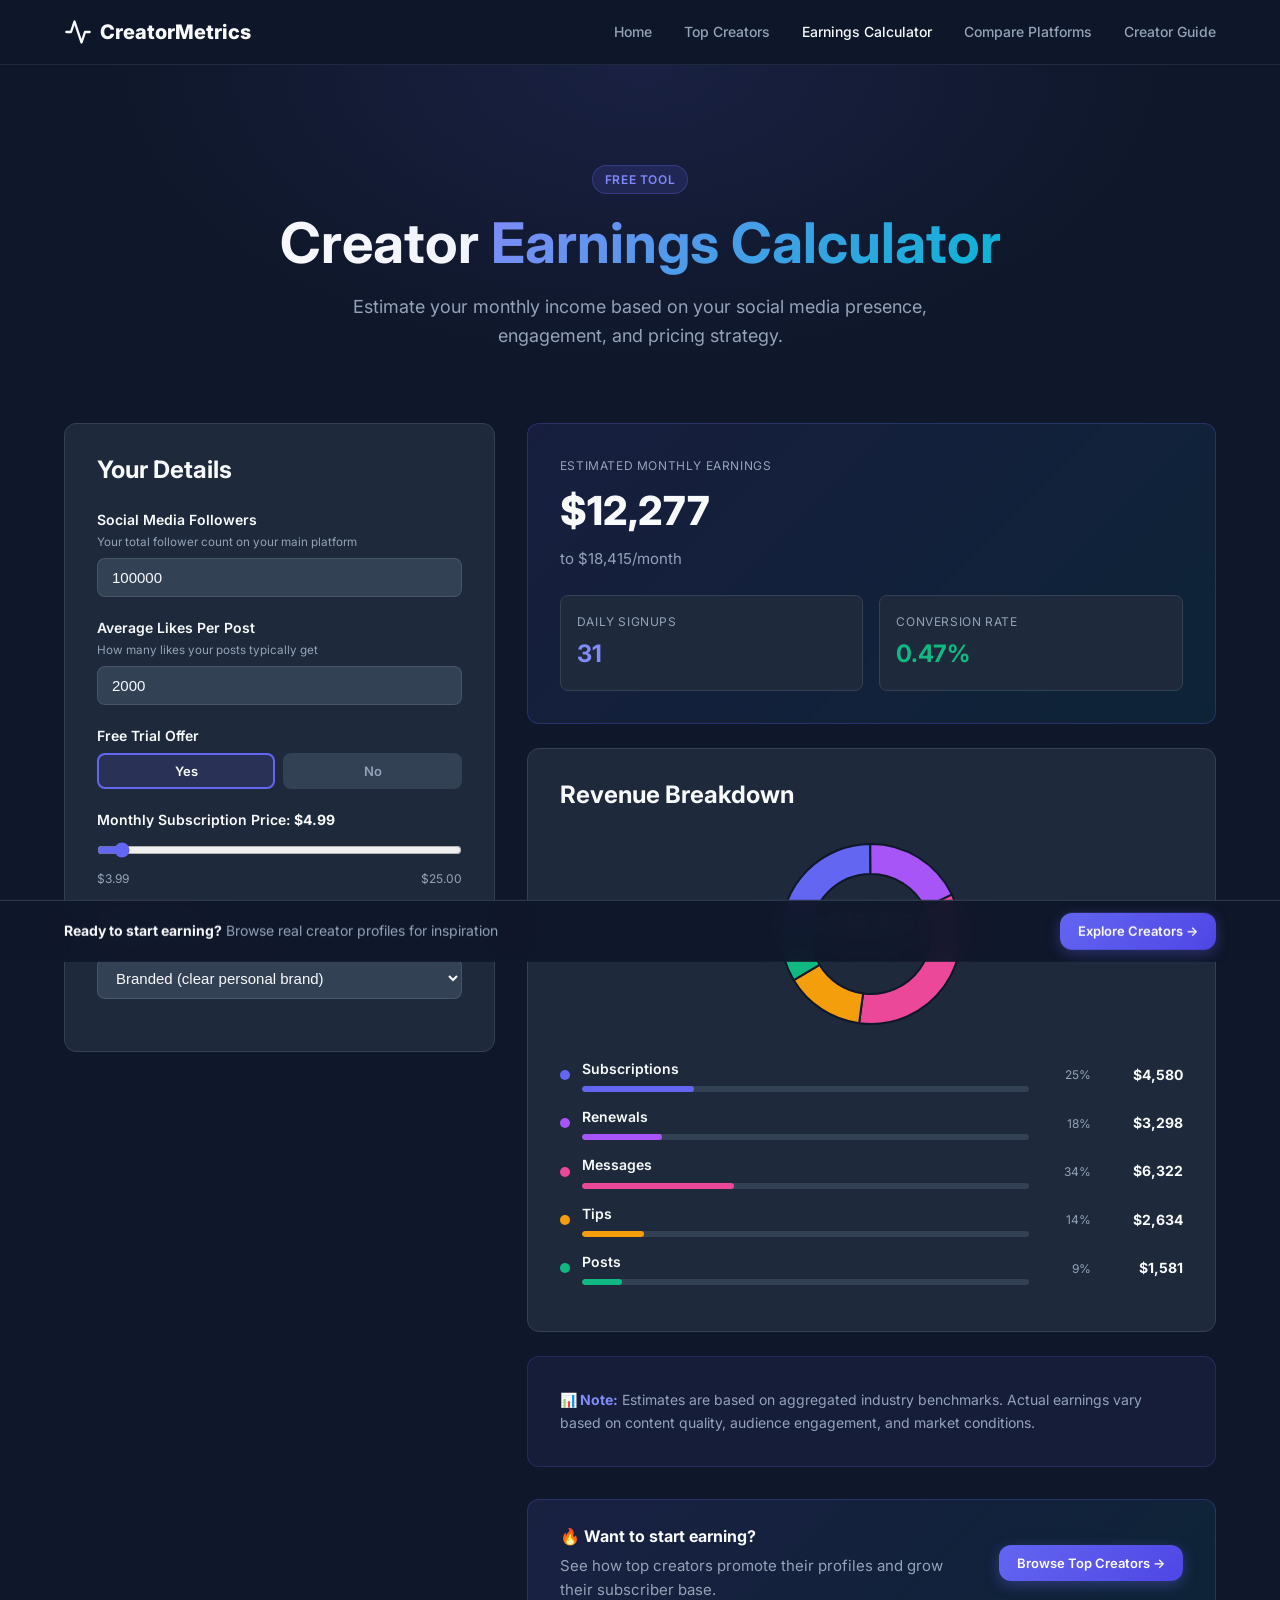
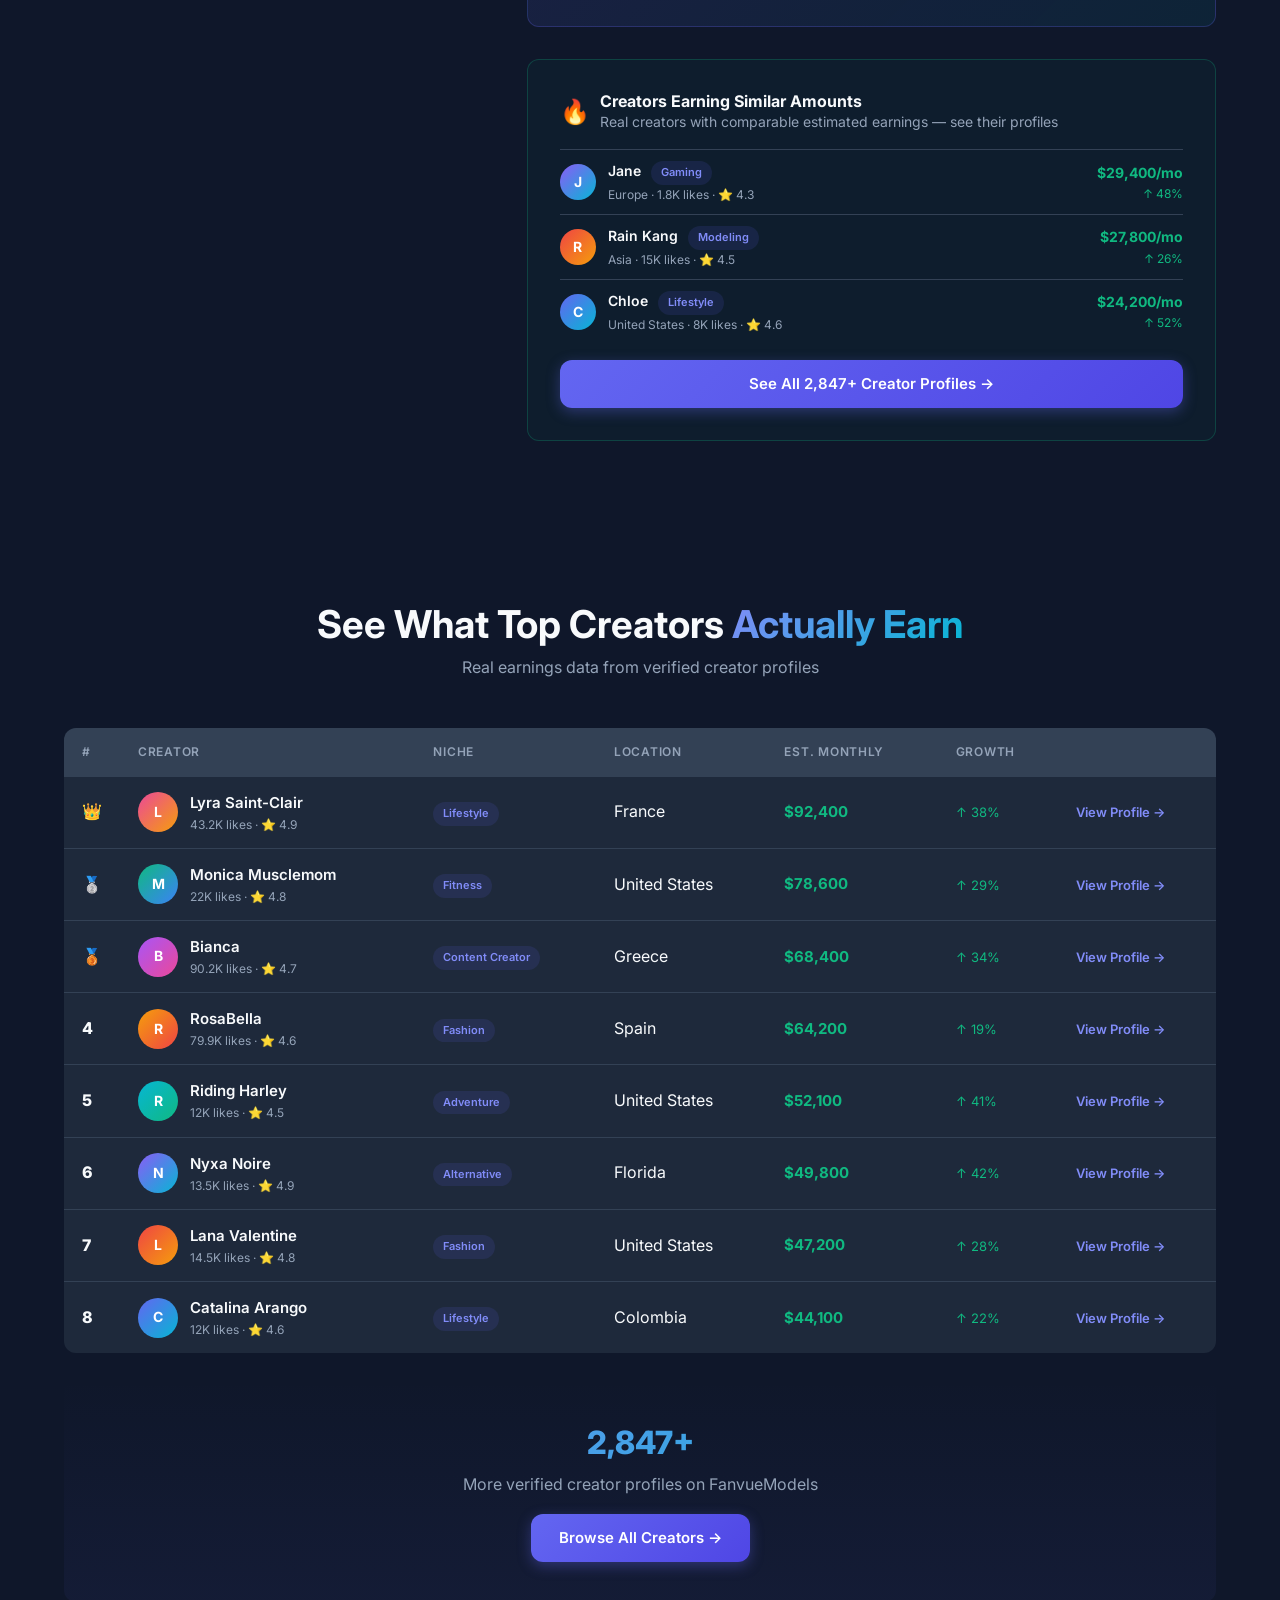
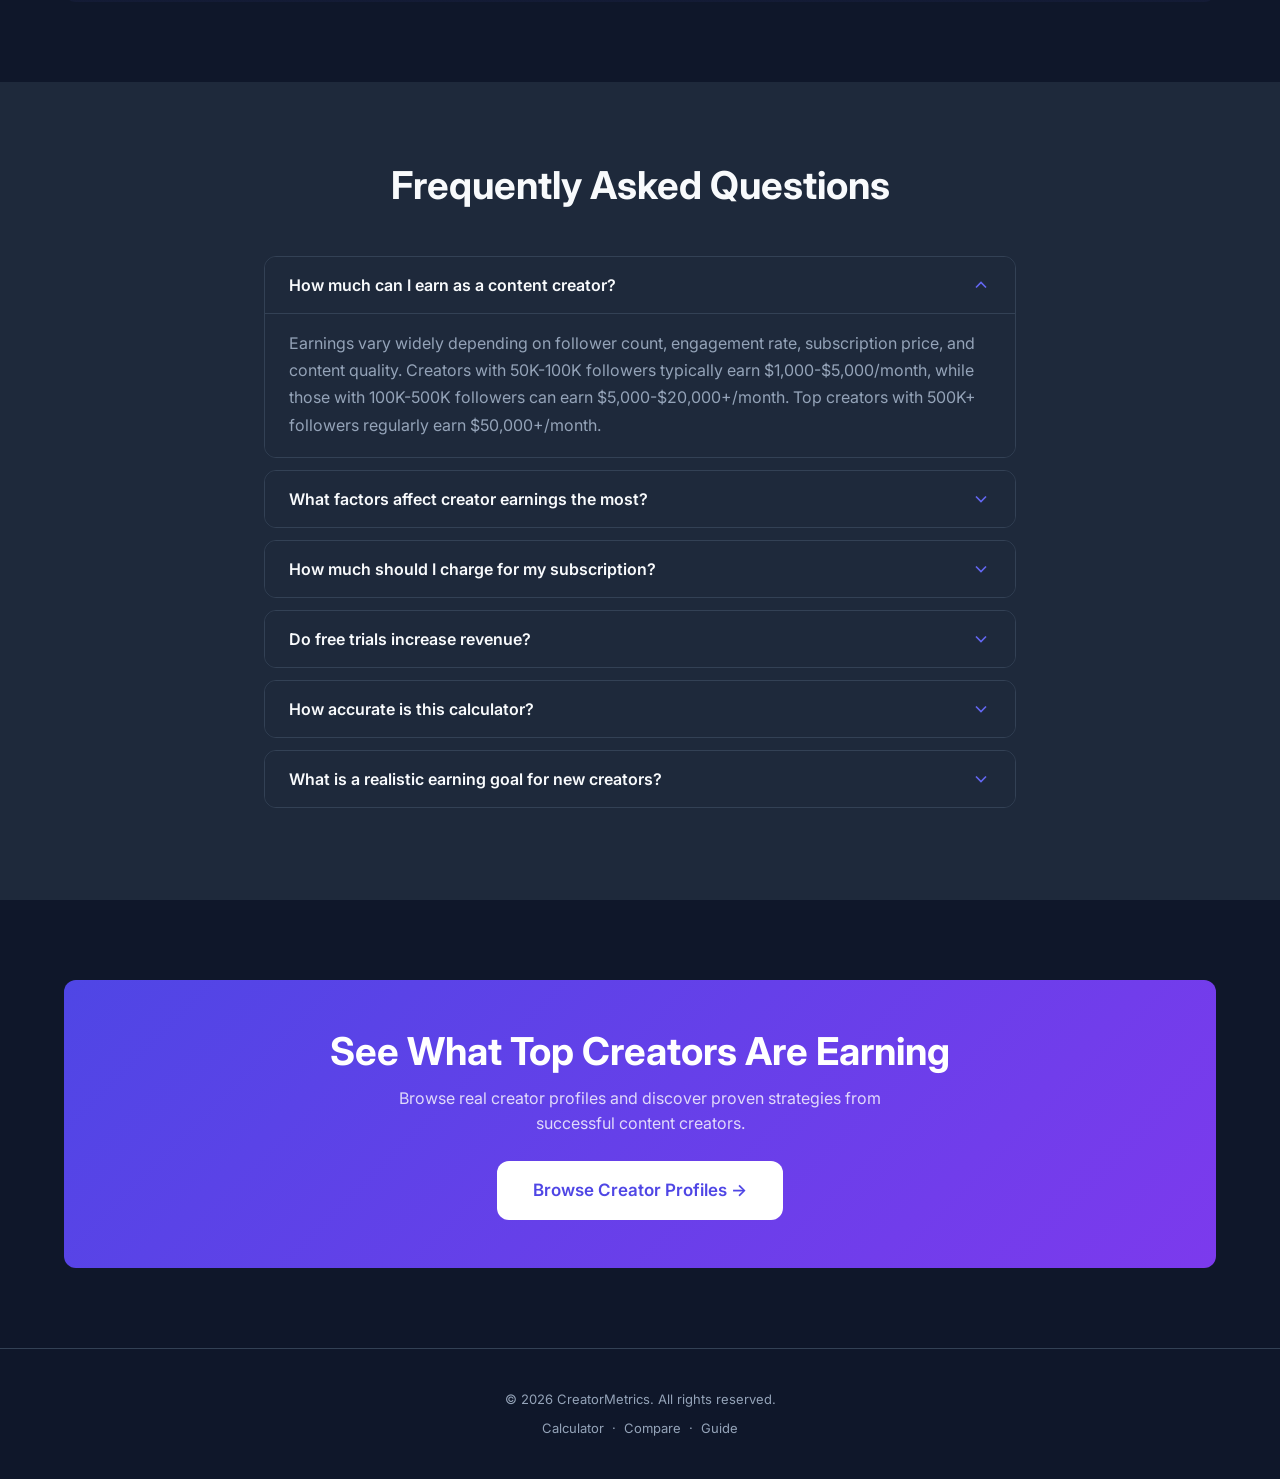
==== calculator.html @ 43f59728 "Initial commit - CreatorMetrics bridge site" ====
<!DOCTYPE html>
<html lang="en">
<head>
  <meta charset="UTF-8">
  <meta name="viewport" content="width=device-width, initial-scale=1.0">
  <title>Creator Earnings Calculator — How Much Can You Make? | CreatorMetrics</title>
  <meta name="description" content="Calculate your potential creator earnings based on your followers, engagement rate, and subscription price. Free tool with real industry benchmarks.">
  <meta name="keywords" content="creator earnings calculator, how much can creators make, subscription platform income, content creator salary">
  <link rel="canonical" href="https://creatormetrics.com/calculator.html">
  <meta property="og:title" content="Creator Earnings Calculator — How Much Can You Make?">
  <meta property="og:description" content="Estimate your monthly creator income with our free calculator powered by real industry data.">
  <meta property="og:type" content="website">
  <link rel="preconnect" href="https://fonts.googleapis.com">
  <link rel="preconnect" href="https://fonts.gstatic.com" crossorigin>
  <link href="https://fonts.googleapis.com/css2?family=Inter:wght@400;500;600;700;800&display=swap" rel="stylesheet">
  <link rel="stylesheet" href="css/style.css">

  <!-- Google Ads gtag -->
  <script async src="https://www.googletagmanager.com/gtag/js?id=AW-XXXXXXXXXX"></script>
  <script>
    window.dataLayer = window.dataLayer || [];
    function gtag(){dataLayer.push(arguments);}
    gtag('js', new Date());
    gtag('config', 'AW-XXXXXXXXXX');
  </script>

  <!-- FAQ Schema -->
  <script type="application/ld+json">
  {
    "@context": "https://schema.org",
    "@type": "FAQPage",
    "mainEntity": [
      { "@type": "Question", "name": "How much can I earn as a content creator?", "acceptedAnswer": { "@type": "Answer", "text": "Earnings vary widely. Creators with 50K-100K followers typically earn $1,000-$5,000/month, while those with 100K-500K followers can earn $5,000-$20,000+/month. Top creators with 500K+ followers regularly earn $50,000+/month." }},
      { "@type": "Question", "name": "What factors affect creator earnings the most?", "acceptedAnswer": { "@type": "Answer", "text": "The main factors are: follower count and reach, engagement rate, subscription price, content quality and consistency, niche attractiveness, and retention rate." }},
      { "@type": "Question", "name": "How much should I charge for my subscription?", "acceptedAnswer": { "@type": "Answer", "text": "Recommended prices range from $3.99-$19.99/month. Most successful creators charge $4.99-$9.99. Lower prices attract more subscribers but reduce per-subscriber revenue." }},
      { "@type": "Question", "name": "Do free trials increase revenue?", "acceptedAnswer": { "@type": "Answer", "text": "Yes. Free trials significantly increase signups (typically 2-3x more) and usually result in higher overall revenue despite lower per-signup conversion value." }},
      { "@type": "Question", "name": "How accurate is this calculator?", "acceptedAnswer": { "@type": "Answer", "text": "Our estimates are based on aggregated industry benchmarks. Actual earnings vary based on content quality, audience intent, and creator engagement levels. Use this as a directional guide." }}
    ]
  }
  </script>
</head>
<body>

<!-- ===== NAV ===== -->
<nav class="nav">
  <div class="container">
    <a href="index.html" class="nav-brand">
      <svg viewBox="0 0 24 24" fill="none" stroke="currentColor" stroke-width="2" stroke-linecap="round" stroke-linejoin="round"><polyline points="22 12 18 12 15 21 9 3 6 12 2 12"/></svg>
      CreatorMetrics
    </a>
    <button class="nav-toggle" onclick="document.querySelector('.nav-links').classList.toggle('open')" aria-label="Menu">
      <svg width="24" height="24" viewBox="0 0 24 24" fill="none" stroke="currentColor" stroke-width="2"><path d="M3 12h18M3 6h18M3 18h18"/></svg>
    </button>
    <ul class="nav-links">
      <li><a href="index.html">Home</a></li>
      <li><a href="top-creators.html">Top Creators</a></li>
      <li><a href="calculator.html" class="active">Earnings Calculator</a></li>
      <li><a href="compare.html">Compare Platforms</a></li>
      <li><a href="guide.html">Creator Guide</a></li>
    </ul>
  </div>
</nav>

<!-- ===== HERO ===== -->
<section class="hero" style="padding-bottom: 40px;">
  <div class="container">
    <span class="badge badge-brand">Free Tool</span>
    <h1 class="mt-16">
      Creator <span class="text-gradient">Earnings Calculator</span>
    </h1>
    <p class="subtitle">
      Estimate your monthly income based on your social media presence,
      engagement, and pricing strategy.
    </p>
  </div>
</section>

<!-- ===== CALCULATOR ===== -->
<section class="section" style="padding-top: 0;">
  <div class="container">
    <div class="calc-grid">

      <!-- LEFT: Form -->
      <div class="calc-form">
        <div class="card card-flat">
          <h3 class="mb-24">Your Details</h3>

          <div class="form-group">
            <label>
              Social Media Followers
              <small>Your total follower count on your main platform</small>
            </label>
            <input type="number" id="followers" value="100000" min="0" max="10000000">
          </div>

          <div class="form-group">
            <label>
              Average Likes Per Post
              <small>How many likes your posts typically get</small>
            </label>
            <input type="number" id="likes" value="2000" min="0" max="10000000">
          </div>

          <div class="form-group">
            <label>Free Trial Offer</label>
            <div class="toggle-group">
              <button class="toggle-btn active" id="trialYes">Yes</button>
              <button class="toggle-btn" id="trialNo">No</button>
            </div>
          </div>

          <div class="form-group">
            <label>
              Monthly Subscription Price: <strong id="priceLabel">$4.99</strong>
            </label>
            <input type="range" id="price" min="3.99" max="25" step="0.01" value="4.99">
            <div class="range-labels"><span>$3.99</span><span>$25.00</span></div>
          </div>

          <div class="form-group">
            <label>
              Brand Strength
              <small>How strong is your personal brand?</small>
            </label>
            <select id="niche">
              <option value="generic">Generic (no specific niche)</option>
              <option value="branded" selected>Branded (clear personal brand)</option>
              <option value="niche">Niche (specific audience)</option>
            </select>
          </div>
        </div>
      </div>

      <!-- RIGHT: Results -->
      <div>
        <!-- Main result -->
        <div class="result-main">
          <div class="text-xs text-muted" style="text-transform:uppercase; letter-spacing:0.05em; margin-bottom:4px;">Estimated Monthly Earnings</div>
          <div class="result-amount" id="resultAmount">$0</div>
          <div class="result-range" id="resultRange">to $0/month</div>

          <div class="result-stats">
            <div class="result-stat">
              <div class="label">Daily Signups</div>
              <div class="value" id="dailySignups" style="color: var(--brand-light);">0</div>
            </div>
            <div class="result-stat">
              <div class="label">Conversion Rate</div>
              <div class="value" id="convRate" style="color: var(--success);">0%</div>
            </div>
          </div>
        </div>

        <!-- Donut chart + breakdown -->
        <div class="card card-flat">
          <h3 class="mb-24">Revenue Breakdown</h3>

          <div class="donut-wrap">
            <svg viewBox="0 0 100 100" id="donutSvg">
              <!-- segments are drawn by JS -->
            </svg>
            <div class="donut-center">
              <div class="amount" id="donutTotal">$0</div>
              <div class="label">Maximum</div>
            </div>
          </div>

          <div id="breakdownList">
            <!-- populated by JS -->
          </div>
        </div>

        <!-- Disclaimer -->
        <div class="card card-flat mt-24" style="background: rgba(99,102,241,0.08); border-color: rgba(99,102,241,0.2);">
          <p class="text-sm text-muted" style="margin: 0;">
            <strong style="color: var(--brand-light);">📊 Note:</strong> Estimates are based on aggregated industry benchmarks. Actual earnings vary based on content quality, audience engagement, and market conditions.
          </p>
        </div>

        <!-- Inline CTA after results -->
        <div class="inline-cta mt-24">
          <p>
            <strong>🔥 Want to start earning?</strong>
            See how top creators promote their profiles and grow their subscriber base.
          </p>
          <a href="https://fanvuemodels.com?utm_source=creatormetrics&utm_medium=inline_cta&utm_campaign=calculator" class="btn btn-primary btn-sm"
             onclick="gtag('event','conversion',{send_to:'AW-XXXXXXXXXX/XXXXXXXXXX'});">
            Browse Top Creators →
          </a>
        </div>

        <!-- Similar creators (populated by JS after calculation) -->
        <div id="similarCreators"></div>
      </div>
    </div>
  </div>
</section>

<!-- ===== TOP EARNERS ===== -->
<section class="section">
  <div class="container">
    <div class="text-center mb-48">
      <h2>See What Top Creators <span class="text-gradient">Actually Earn</span></h2>
      <p class="text-muted mt-8">Real earnings data from verified creator profiles</p>
    </div>
    <div id="calcLeaderboard"></div>
  </div>
</section>

<!-- ===== FAQ ===== -->
<section class="section" style="background: var(--surface-2);">
  <div class="container" style="max-width: 800px;">
    <h2 class="text-center mb-48">Frequently Asked Questions</h2>

    <div class="faq-item open">
      <button class="faq-question" onclick="this.parentElement.classList.toggle('open')">
        How much can I earn as a content creator?
        <svg viewBox="0 0 24 24" fill="none" stroke="currentColor" stroke-width="2"><path d="M6 9l6 6 6-6"/></svg>
      </button>
      <div class="faq-answer">
        Earnings vary widely depending on follower count, engagement rate, subscription price, and content quality. Creators with 50K-100K followers typically earn $1,000-$5,000/month, while those with 100K-500K followers can earn $5,000-$20,000+/month. Top creators with 500K+ followers regularly earn $50,000+/month.
      </div>
    </div>

    <div class="faq-item">
      <button class="faq-question" onclick="this.parentElement.classList.toggle('open')">
        What factors affect creator earnings the most?
        <svg viewBox="0 0 24 24" fill="none" stroke="currentColor" stroke-width="2"><path d="M6 9l6 6 6-6"/></svg>
      </button>
      <div class="faq-answer">
        The main factors are: 1) Follower count and reach, 2) Engagement rate, 3) Subscription price, 4) Content quality and consistency, 5) Free trial conversion rate, 6) Niche attractiveness, 7) Message and tip engagement, 8) Retention rate.
      </div>
    </div>

    <div class="faq-item">
      <button class="faq-question" onclick="this.parentElement.classList.toggle('open')">
        How much should I charge for my subscription?
        <svg viewBox="0 0 24 24" fill="none" stroke="currentColor" stroke-width="2"><path d="M6 9l6 6 6-6"/></svg>
      </button>
      <div class="faq-answer">
        Recommended subscription prices range from $3.99-$19.99/month depending on your niche and content exclusivity. Most successful creators charge $4.99-$9.99. Lower prices attract more subscribers but reduce per-subscriber revenue. The sweet spot for most creators is $6-$8/month.
      </div>
    </div>

    <div class="faq-item">
      <button class="faq-question" onclick="this.parentElement.classList.toggle('open')">
        Do free trials increase revenue?
        <svg viewBox="0 0 24 24" fill="none" stroke="currentColor" stroke-width="2"><path d="M6 9l6 6 6-6"/></svg>
      </button>
      <div class="faq-answer">
        Free trials significantly increase signups (typically 2-3x more) but conversion rates to paid subscriptions are lower. However, offering free trials usually results in higher overall revenue despite lower per-signup value, as the increased volume compensates for lower conversion.
      </div>
    </div>

    <div class="faq-item">
      <button class="faq-question" onclick="this.parentElement.classList.toggle('open')">
        How accurate is this calculator?
        <svg viewBox="0 0 24 24" fill="none" stroke="currentColor" stroke-width="2"><path d="M6 9l6 6 6-6"/></svg>
      </button>
      <div class="faq-answer">
        Our estimates are based on aggregated industry benchmarks across thousands of creator profiles. The model accounts for engagement-based quality scoring, price elasticity of demand, and niche-specific conversion rates. Use this as a directional guide — actual earnings depend on content quality, audience intent, and your specific engagement with subscribers.
      </div>
    </div>

    <div class="faq-item">
      <button class="faq-question" onclick="this.parentElement.classList.toggle('open')">
        What is a realistic earning goal for new creators?
        <svg viewBox="0 0 24 24" fill="none" stroke="currentColor" stroke-width="2"><path d="M6 9l6 6 6-6"/></svg>
      </button>
      <div class="faq-answer">
        Beginners (under 50K followers) should aim for $100-$500/month in the first year. Intermediate creators (50K-200K followers) can target $1,000-$5,000/month. Advanced creators (200K+ followers) can realistically aim for $10,000+/month with consistent content and strong engagement.
      </div>
    </div>
  </div>
</section>

<!-- ===== CTA ===== -->
<section class="section">
  <div class="container">
    <div class="cta-banner">
      <h2>See What Top Creators Are Earning</h2>
      <p>Browse real creator profiles and discover proven strategies from successful content creators.</p>
      <a href="https://fanvuemodels.com?utm_source=creatormetrics&utm_medium=cta&utm_campaign=calculator" class="btn btn-lg"
         onclick="gtag('event','conversion',{send_to:'AW-XXXXXXXXXX/XXXXXXXXXX'});">
        Browse Creator Profiles →
      </a>
    </div>
  </div>
</section>

<!-- ===== STICKY BOTTOM CTA ===== -->
<div class="sticky-cta" id="stickyCta">
  <div class="container">
    <p><strong>Ready to start earning?</strong> Browse real creator profiles for inspiration</p>
    <a href="https://fanvuemodels.com?utm_source=creatormetrics&utm_medium=sticky_bar&utm_campaign=calculator" class="btn btn-primary btn-sm"
       onclick="gtag('event','conversion',{send_to:'AW-XXXXXXXXXX/XXXXXXXXXX'});">
      Explore Creators →
    </a>
  </div>
</div>

<!-- ===== FOOTER ===== -->
<footer>
  <div class="container">
    <p>&copy; 2026 CreatorMetrics. All rights reserved.</p>
    <p class="mt-8">
      <a href="calculator.html">Calculator</a> &nbsp;·&nbsp;
      <a href="compare.html">Compare</a> &nbsp;·&nbsp;
      <a href="guide.html">Guide</a>
    </p>
  </div>
</footer>

<script src="js/calculator.js"></script>
<script src="js/creators.js"></script>
<script>
// Sticky CTA
const stickyCta = document.getElementById('stickyCta');
window.addEventListener('scroll', () => {
  if (window.scrollY > 300) stickyCta.classList.add('visible');
  else stickyCta.classList.remove('visible');
});

// Render leaderboard
renderLeaderboard('calcLeaderboard', 8, 'calculator_lb');

// Hook into calculator to show similar creators after results update
function hookCalcResults() {
  const amountEl = document.getElementById('resultAmount');
  if (!amountEl) return;
  const observer = new MutationObserver(() => {
    const text = amountEl.textContent.replace(/[^0-9]/g, '');
    const amt = parseInt(text) || 5000;
    renderSimilarCreators('similarCreators', amt, 'calculator_similar');
  });
  observer.observe(amountEl, { childList: true, characterData: true, subtree: true });
  // Initial render
  setTimeout(() => {
    const text = amountEl.textContent.replace(/[^0-9]/g, '');
    renderSimilarCreators('similarCreators', parseInt(text) || 5000, 'calculator_similar');
  }, 500);
}
hookCalcResults();
</script>
</body>
</html>
---- css/style.css ----
/* ===== CreatorMetrics — Shared Styles ===== */
:root {
  --brand: #6366f1;        /* indigo-500 */
  --brand-light: #818cf8;  /* indigo-400 */
  --brand-dark: #4f46e5;   /* indigo-600 */
  --accent: #06b6d4;       /* cyan-500 */
  --surface: #0f172a;      /* slate-900 */
  --surface-2: #1e293b;    /* slate-800 */
  --surface-3: #334155;    /* slate-700 */
  --text: #f8fafc;         /* slate-50 */
  --text-muted: #94a3b8;   /* slate-400 */
  --success: #10b981;
  --warning: #f59e0b;
  --danger: #ef4444;
  --radius: 12px;
}

*, *::before, *::after { box-sizing: border-box; margin: 0; padding: 0; }

html { scroll-behavior: smooth; -webkit-font-smoothing: antialiased; }
body {
  font-family: 'Inter', system-ui, -apple-system, sans-serif;
  background: var(--surface);
  color: var(--text);
  line-height: 1.6;
}

a { color: inherit; text-decoration: none; }
img { max-width: 100%; display: block; }
button { cursor: pointer; font-family: inherit; }

/* ---------- Layout ---------- */
.container { max-width: 1200px; margin: 0 auto; padding: 0 24px; }
.section   { padding: 80px 0; }
.section-sm { padding: 48px 0; }

/* ---------- Typography ---------- */
h1, h2, h3, h4 { line-height: 1.2; font-weight: 700; }
h1 { font-size: clamp(2rem, 5vw, 3.5rem); }
h2 { font-size: clamp(1.5rem, 3vw, 2.5rem); }
h3 { font-size: clamp(1.125rem, 2vw, 1.5rem); }
.text-gradient {
  background: linear-gradient(135deg, var(--brand-light), var(--accent));
  -webkit-background-clip: text;
  -webkit-text-fill-color: transparent;
  background-clip: text;
}
.text-muted { color: var(--text-muted); }
.text-center { text-align: center; }
.text-sm { font-size: 0.875rem; }
.text-xs { font-size: 0.75rem; }

/* ---------- Navigation ---------- */
.nav {
  position: sticky; top: 0; z-index: 100;
  background: rgba(15, 23, 42, 0.85);
  backdrop-filter: blur(16px);
  border-bottom: 1px solid rgba(51, 65, 85, 0.5);
  padding: 16px 0;
}
.nav .container {
  display: flex; align-items: center; justify-content: space-between;
}
.nav-brand {
  font-size: 1.25rem; font-weight: 800;
  display: flex; align-items: center; gap: 8px;
}
.nav-brand svg { width: 28px; height: 28px; }
.nav-links { display: flex; gap: 32px; list-style: none; }
.nav-links a {
  font-size: 0.875rem; font-weight: 500;
  color: var(--text-muted);
  transition: color 0.2s;
}
.nav-links a:hover, .nav-links a.active { color: var(--text); }

/* Mobile nav */
.nav-toggle { display: none; background: none; border: none; color: var(--text); }
@media (max-width: 768px) {
  .nav-toggle { display: block; }
  .nav-links {
    display: none; flex-direction: column; gap: 16px;
    position: absolute; top: 100%; left: 0; right: 0;
    background: var(--surface);
    padding: 24px;
    border-bottom: 1px solid var(--surface-3);
  }
  .nav-links.open { display: flex; }
}

/* ---------- Buttons ---------- */
.btn {
  display: inline-flex; align-items: center; gap: 8px;
  padding: 12px 28px;
  border-radius: var(--radius);
  font-weight: 600; font-size: 0.9375rem;
  border: none;
  transition: all 0.2s ease;
}
.btn-primary {
  background: linear-gradient(135deg, var(--brand), var(--brand-dark));
  color: white;
  box-shadow: 0 4px 14px rgba(99, 102, 241, 0.35);
}
.btn-primary:hover {
  transform: translateY(-1px);
  box-shadow: 0 6px 20px rgba(99, 102, 241, 0.5);
}
.btn-secondary {
  background: var(--surface-2);
  color: var(--text);
  border: 1px solid var(--surface-3);
}
.btn-secondary:hover { background: var(--surface-3); }
.btn-ghost {
  background: transparent; color: var(--text-muted);
  border: 1px solid var(--surface-3);
}
.btn-ghost:hover { color: var(--text); border-color: var(--text-muted); }
.btn-sm { padding: 8px 18px; font-size: 0.8125rem; }
.btn-lg { padding: 16px 36px; font-size: 1.0625rem; }

/* ---------- Cards ---------- */
.card {
  background: var(--surface-2);
  border: 1px solid var(--surface-3);
  border-radius: var(--radius);
  padding: 32px;
  transition: transform 0.2s, box-shadow 0.2s;
}
.card:hover {
  transform: translateY(-2px);
  box-shadow: 0 8px 30px rgba(0, 0, 0, 0.3);
}
.card-flat { transition: none; }
.card-flat:hover { transform: none; box-shadow: none; }

/* ---------- Hero ---------- */
.hero {
  padding: 100px 0 80px;
  text-align: center;
  position: relative;
  overflow: hidden;
}
.hero::before {
  content: '';
  position: absolute; inset: 0;
  background: radial-gradient(ellipse at top, rgba(99,102,241,0.12) 0%, transparent 60%);
  pointer-events: none;
}
.hero p.subtitle {
  font-size: 1.125rem;
  color: var(--text-muted);
  max-width: 640px;
  margin: 16px auto 32px;
}
.hero-actions { display: flex; gap: 16px; justify-content: center; flex-wrap: wrap; }

/* ---------- Feature Grid ---------- */
.features-grid {
  display: grid;
  grid-template-columns: repeat(auto-fit, minmax(320px, 1fr));
  gap: 24px;
}
.feature-icon {
  width: 48px; height: 48px;
  border-radius: 12px;
  display: flex; align-items: center; justify-content: center;
  margin-bottom: 16px;
  font-size: 1.5rem;
}

/* ---------- Stats ---------- */
.stats-row {
  display: grid;
  grid-template-columns: repeat(auto-fit, minmax(200px, 1fr));
  gap: 24px;
  text-align: center;
}
.stat-number {
  font-size: 2.5rem; font-weight: 800;
  background: linear-gradient(135deg, var(--brand-light), var(--accent));
  -webkit-background-clip: text;
  -webkit-text-fill-color: transparent;
}
.stat-label { color: var(--text-muted); font-size: 0.875rem; margin-top: 4px; }

/* ---------- Comparison Table ---------- */
.comparison-table {
  width: 100%;
  border-collapse: separate;
  border-spacing: 0;
  border-radius: var(--radius);
  overflow: hidden;
}
.comparison-table th,
.comparison-table td {
  padding: 16px 20px;
  text-align: left;
  border-bottom: 1px solid var(--surface-3);
}
.comparison-table thead th {
  background: var(--surface-3);
  font-weight: 700;
  font-size: 0.875rem;
  text-transform: uppercase;
  letter-spacing: 0.05em;
  color: var(--text-muted);
}
.comparison-table thead th:first-child { border-radius: var(--radius) 0 0 0; }
.comparison-table thead th:last-child  { border-radius: 0 var(--radius) 0 0; }
.comparison-table tbody tr { background: var(--surface-2); }
.comparison-table tbody tr:hover { background: var(--surface-3); }
.comparison-table tbody tr:last-child td { border-bottom: none; }
.comparison-table tbody tr:last-child td:first-child { border-radius: 0 0 0 var(--radius); }
.comparison-table tbody tr:last-child td:last-child  { border-radius: 0 0 var(--radius) 0; }

.check { color: var(--success); font-weight: 700; }
.cross { color: var(--danger); }
.partial { color: var(--warning); }

/* ---------- Calculator ---------- */
.calc-grid {
  display: grid;
  grid-template-columns: 1fr 1.6fr;
  gap: 32px;
  align-items: start;
}
@media (max-width: 900px) {
  .calc-grid { grid-template-columns: 1fr; }
}
.calc-form { position: sticky; top: 100px; }

.form-group { margin-bottom: 20px; }
.form-group label {
  display: block; font-weight: 600; font-size: 0.875rem;
  margin-bottom: 6px; color: var(--text);
}
.form-group label small { font-weight: 400; color: var(--text-muted); display: block; margin-top: 2px; }
.form-group input[type="number"],
.form-group select {
  width: 100%;
  padding: 10px 14px;
  background: var(--surface-3);
  border: 1px solid rgba(148, 163, 184, 0.2);
  border-radius: 8px;
  color: var(--text);
  font-size: 0.9375rem;
  outline: none;
  transition: border-color 0.2s;
}
.form-group input:focus,
.form-group select:focus {
  border-color: var(--brand);
}
.form-group input[type="range"] {
  width: 100%;
  accent-color: var(--brand);
  margin-top: 4px;
}
.range-labels {
  display: flex; justify-content: space-between;
  font-size: 0.75rem; color: var(--text-muted); margin-top: 4px;
}

.toggle-group {
  display: flex; gap: 8px;
}
.toggle-btn {
  flex: 1;
  padding: 8px 16px;
  border-radius: 8px;
  font-weight: 600;
  font-size: 0.8125rem;
  border: 2px solid var(--surface-3);
  background: var(--surface-3);
  color: var(--text-muted);
  transition: all 0.2s;
}
.toggle-btn.active {
  border-color: var(--brand);
  background: rgba(99, 102, 241, 0.15);
  color: var(--text);
}

/* Results */
.result-main {
  background: linear-gradient(135deg, rgba(99,102,241,0.1), rgba(6,182,212,0.08));
  border: 1px solid rgba(99,102,241,0.25);
  border-radius: var(--radius);
  padding: 32px;
  margin-bottom: 24px;
}
.result-amount {
  font-size: 2.5rem; font-weight: 800; color: var(--text);
}
.result-range { color: var(--text-muted); font-size: 0.9375rem; margin-top: 4px; }
.result-stats {
  display: grid; grid-template-columns: 1fr 1fr; gap: 16px; margin-top: 24px;
}
.result-stat {
  background: var(--surface-2);
  border: 1px solid var(--surface-3);
  border-radius: 8px;
  padding: 16px;
}
.result-stat .label { font-size: 0.75rem; color: var(--text-muted); text-transform: uppercase; letter-spacing: 0.05em; }
.result-stat .value { font-size: 1.5rem; font-weight: 700; margin-top: 4px; }

.breakdown-item {
  display: flex; align-items: center; gap: 12px;
  margin-bottom: 14px;
}
.breakdown-dot {
  width: 10px; height: 10px; border-radius: 50%; flex-shrink: 0;
}
.breakdown-info { flex: 1; }
.breakdown-label { font-weight: 600; font-size: 0.875rem; }
.breakdown-bar-bg {
  height: 6px; border-radius: 3px;
  background: var(--surface-3);
  margin-top: 6px;
  overflow: hidden;
}
.breakdown-bar {
  height: 100%; border-radius: 3px;
  transition: width 0.5s ease;
}
.breakdown-pct {
  font-size: 0.75rem; color: var(--text-muted);
  width: 50px; text-align: right; flex-shrink: 0;
}
.breakdown-val {
  font-weight: 700; font-size: 0.875rem;
  width: 80px; text-align: right; flex-shrink: 0;
}

/* ---------- Guide / Article ---------- */
.article {
  max-width: 800px;
  margin: 0 auto;
}
.article h2 {
  margin: 48px 0 16px;
  padding-top: 24px;
  border-top: 1px solid var(--surface-3);
}
.article h2:first-of-type { border-top: none; margin-top: 0; }
.article p, .article li {
  color: var(--text-muted);
  font-size: 1.0625rem;
  line-height: 1.75;
  margin-bottom: 16px;
}
.article ul, .article ol {
  padding-left: 24px;
  margin-bottom: 24px;
}
.article li { margin-bottom: 8px; }
.article strong { color: var(--text); }
.article blockquote {
  border-left: 3px solid var(--brand);
  padding: 16px 24px;
  margin: 24px 0;
  background: rgba(99,102,241,0.06);
  border-radius: 0 var(--radius) var(--radius) 0;
  color: var(--text-muted);
  font-style: italic;
}

/* Step cards */
.steps { counter-reset: step; }
.step {
  display: flex; gap: 20px;
  margin-bottom: 32px;
  align-items: flex-start;
}
.step-number {
  counter-increment: step;
  flex-shrink: 0;
  width: 40px; height: 40px;
  border-radius: 50%;
  background: linear-gradient(135deg, var(--brand), var(--brand-dark));
  display: flex; align-items: center; justify-content: center;
  font-weight: 700; font-size: 0.875rem;
  color: white;
}
.step-number::before { content: counter(step); }
.step-content h3 { margin-bottom: 8px; }
.step-content p { color: var(--text-muted); margin: 0; }

/* ---------- CTA banner ---------- */
.cta-banner {
  background: linear-gradient(135deg, var(--brand-dark), #7c3aed);
  border-radius: var(--radius);
  padding: 48px;
  text-align: center;
}
.cta-banner h2 { color: white; margin-bottom: 12px; }
.cta-banner p { color: rgba(255,255,255,0.8); max-width: 500px; margin: 0 auto 24px; }
.cta-banner .btn {
  background: white;
  color: var(--brand-dark);
}
.cta-banner .btn:hover {
  background: #f1f5f9;
  transform: translateY(-1px);
}

/* ---------- Footer ---------- */
footer {
  border-top: 1px solid var(--surface-3);
  padding: 40px 0;
  text-align: center;
  color: var(--text-muted);
  font-size: 0.8125rem;
}
footer a { color: var(--text-muted); }
footer a:hover { color: var(--text); }

/* ---------- FAQ ---------- */
.faq-item {
  border: 1px solid var(--surface-3);
  border-radius: var(--radius);
  margin-bottom: 12px;
  overflow: hidden;
}
.faq-question {
  width: 100%;
  display: flex; justify-content: space-between; align-items: center;
  padding: 18px 24px;
  background: var(--surface-2);
  border: none;
  color: var(--text);
  font-size: 1rem;
  font-weight: 600;
  text-align: left;
  cursor: pointer;
  transition: background 0.2s;
}
.faq-question:hover { background: var(--surface-3); }
.faq-question svg {
  flex-shrink: 0;
  width: 20px; height: 20px;
  transition: transform 0.3s;
  color: var(--brand);
}
.faq-item.open .faq-question svg { transform: rotate(180deg); }
.faq-answer {
  display: none;
  padding: 0 24px 18px;
  color: var(--text-muted);
  line-height: 1.7;
  background: var(--surface-2);
  border-top: 1px solid var(--surface-3);
}
.faq-item.open .faq-answer { display: block; padding-top: 16px; }

/* ---------- Badge / Tag ---------- */
.badge {
  display: inline-flex; align-items: center; gap: 6px;
  padding: 4px 12px;
  border-radius: 999px;
  font-size: 0.75rem; font-weight: 600;
  text-transform: uppercase;
  letter-spacing: 0.05em;
}
.badge-brand {
  background: rgba(99,102,241,0.15);
  color: var(--brand-light);
  border: 1px solid rgba(99,102,241,0.3);
}

/* ---------- Utilities ---------- */
.flex { display: flex; }
.flex-col { flex-direction: column; }
.items-center { align-items: center; }
.justify-center { justify-content: center; }
.justify-between { justify-content: space-between; }
.gap-8 { gap: 8px; }
.gap-16 { gap: 16px; }
.gap-24 { gap: 24px; }
.mt-8 { margin-top: 8px; }
.mt-16 { margin-top: 16px; }
.mt-24 { margin-top: 24px; }
.mt-32 { margin-top: 32px; }
.mt-48 { margin-top: 48px; }
.mb-8 { margin-bottom: 8px; }
.mb-16 { margin-bottom: 16px; }
.mb-24 { margin-bottom: 24px; }
.mb-32 { margin-bottom: 32px; }
.mb-48 { margin-bottom: 48px; }
.w-full { width: 100%; }
.hidden { display: none; }
.relative { position: relative; }

/* Donut chart */
.donut-wrap {
  position: relative;
  width: 200px; height: 200px;
  margin: 0 auto 24px;
}
.donut-wrap svg { transform: rotate(-90deg); }
.donut-center {
  position: absolute; inset: 0;
  display: flex; flex-direction: column;
  align-items: center; justify-content: center;
}
.donut-center .amount { font-size: 1.5rem; font-weight: 800; }
.donut-center .label { font-size: 0.625rem; text-transform: uppercase; color: var(--text-muted); letter-spacing: 0.1em; margin-top: 2px; }

/* Sticky bottom CTA bar */
.sticky-cta {
  position: fixed;
  bottom: 0;
  left: 0;
  right: 0;
  z-index: 999;
  background: rgba(15, 23, 42, 0.95);
  backdrop-filter: blur(16px);
  border-top: 1px solid var(--surface-3);
  padding: 12px 0;
  transform: translateY(100%);
  transition: transform 0.3s ease;
}
.sticky-cta.visible {
  transform: translateY(0);
}
.sticky-cta .container {
  display: flex;
  align-items: center;
  justify-content: space-between;
  gap: 16px;
}
.sticky-cta p {
  font-size: 0.875rem;
  color: var(--text-muted);
  margin: 0;
}
.sticky-cta p strong {
  color: var(--text);
}
@media (max-width: 640px) {
  .sticky-cta p { display: none; }
  .sticky-cta .container { justify-content: center; }
}

/* ===== Leaderboard ===== */
.leaderboard {
  width: 100%;
  border-collapse: separate;
  border-spacing: 0;
  border-radius: var(--radius);
  overflow: hidden;
}
.leaderboard th,
.leaderboard td {
  padding: 14px 18px;
  text-align: left;
  border-bottom: 1px solid var(--surface-3);
}
.leaderboard thead th {
  background: var(--surface-3);
  font-weight: 600;
  font-size: 0.75rem;
  text-transform: uppercase;
  letter-spacing: 0.06em;
  color: var(--text-muted);
}
.leaderboard tbody tr {
  background: var(--surface-2);
  transition: background 0.15s;
  cursor: pointer;
}
.leaderboard tbody tr:hover { background: var(--surface-3); }
.leaderboard tbody tr:last-child td { border-bottom: none; }

.lb-rank {
  width: 40px;
  font-weight: 800;
  font-size: 1rem;
  text-align: center;
}
.lb-rank.gold   { color: #fbbf24; }
.lb-rank.silver { color: #94a3b8; }
.lb-rank.bronze { color: #d97706; }

.lb-creator {
  display: flex;
  align-items: center;
  gap: 12px;
}
.lb-avatar {
  width: 40px; height: 40px;
  border-radius: 50%;
  background: linear-gradient(135deg, var(--brand), var(--accent));
  display: flex; align-items: center; justify-content: center;
  font-weight: 700; font-size: 0.875rem; color: white;
  flex-shrink: 0;
}
.lb-name { font-weight: 600; font-size: 0.9375rem; }
.lb-handle { font-size: 0.75rem; color: var(--text-muted); }
.lb-earnings { font-weight: 700; color: var(--success); font-size: 0.9375rem; }
.lb-growth { font-size: 0.8125rem; }
.lb-growth.up { color: var(--success); }
.lb-niche {
  display: inline-block;
  padding: 3px 10px;
  border-radius: 999px;
  font-size: 0.6875rem;
  font-weight: 600;
  background: rgba(99,102,241,0.12);
  color: var(--brand-light);
}
.lb-action {
  font-size: 0.8125rem;
  font-weight: 600;
  color: var(--brand-light);
  white-space: nowrap;
}
.lb-action:hover { text-decoration: underline; }

@media (max-width: 768px) {
  .leaderboard .hide-mobile { display: none; }
  .leaderboard th, .leaderboard td { padding: 10px 12px; }
}

/* ===== Creator Spotlight Cards ===== */
.spotlight-grid {
  display: grid;
  grid-template-columns: repeat(auto-fill, minmax(260px, 1fr));
  gap: 20px;
}
.spotlight-card {
  background: var(--surface-2);
  border: 1px solid var(--surface-3);
  border-radius: var(--radius);
  overflow: hidden;
  transition: transform 0.2s, box-shadow 0.2s;
  cursor: pointer;
  text-decoration: none;
  color: inherit;
  display: block;
}
.spotlight-card:hover {
  transform: translateY(-3px);
  box-shadow: 0 8px 30px rgba(0,0,0,0.35);
  border-color: rgba(99,102,241,0.3);
}
.spotlight-header {
  height: 80px;
  position: relative;
  overflow: hidden;
}
.spotlight-header-bg {
  width: 100%; height: 100%;
  object-fit: cover;
  filter: blur(12px) brightness(0.6);
}
.spotlight-avatar {
  position: absolute;
  bottom: -24px; left: 20px;
  width: 52px; height: 52px;
  border-radius: 50%;
  background: linear-gradient(135deg, var(--brand), var(--accent));
  display: flex; align-items: center; justify-content: center;
  font-weight: 700; color: white; font-size: 1.125rem;
  border: 3px solid var(--surface-2);
}
.spotlight-body {
  padding: 32px 20px 20px;
}
.spotlight-name { font-weight: 700; font-size: 1rem; }
.spotlight-niche { font-size: 0.75rem; color: var(--text-muted); margin-top: 2px; }
.spotlight-stats {
  display: flex; gap: 16px; margin-top: 12px;
}
.spotlight-stat-val { font-weight: 700; font-size: 0.875rem; }
.spotlight-stat-lbl { font-size: 0.625rem; color: var(--text-muted); text-transform: uppercase; letter-spacing: 0.05em; }
.spotlight-earning {
  margin-top: 14px;
  padding: 10px 14px;
  background: rgba(16,185,129,0.08);
  border: 1px solid rgba(16,185,129,0.2);
  border-radius: 8px;
  display: flex; justify-content: space-between; align-items: center;
}
.spotlight-earning .amount { font-weight: 700; color: var(--success); }
.spotlight-earning .label { font-size: 0.75rem; color: var(--text-muted); }
.spotlight-cta {
  display: block;
  text-align: center;
  padding: 12px;
  font-weight: 600;
  font-size: 0.8125rem;
  color: var(--brand-light);
  border-top: 1px solid var(--surface-3);
  transition: background 0.15s;
}
.spotlight-card:hover .spotlight-cta {
  background: rgba(99,102,241,0.08);
}

/* ===== See More Banner ===== */
.see-more-banner {
  text-align: center;
  padding: 40px 24px;
  background: linear-gradient(180deg, transparent, rgba(99,102,241,0.06));
  border-radius: var(--radius);
  margin-top: 24px;
}
.see-more-banner p {
  color: var(--text-muted);
  margin-bottom: 16px;
}
.see-more-count {
  font-size: 2rem;
  font-weight: 800;
  background: linear-gradient(135deg, var(--brand-light), var(--accent));
  -webkit-background-clip: text;
  -webkit-text-fill-color: transparent;
  display: block;
  margin-bottom: 4px;
}

/* Inline CTA card */
.inline-cta {
  background: linear-gradient(135deg, rgba(99,102,241,0.12), rgba(6,182,212,0.08));
  border: 1px solid rgba(99,102,241,0.25);
  border-radius: var(--radius);
  padding: 24px 32px;
  display: flex;
  align-items: center;
  justify-content: space-between;
  gap: 20px;
  margin: 32px 0;
}
.inline-cta p {
  margin: 0;
  font-size: 0.9375rem;
  color: var(--text-muted);
}
.inline-cta p strong {
  color: var(--text);
  display: block;
  margin-bottom: 4px;
  font-size: 1rem;
}
.inline-cta .btn {
  white-space: nowrap;
  flex-shrink: 0;
}
@media (max-width: 640px) {
  .inline-cta {
    flex-direction: column;
    text-align: center;
    padding: 20px;
  }
}

/* Scroll animation */
.fade-up {
  opacity: 0;
  transform: translateY(20px);
  transition: opacity 0.6s ease, transform 0.6s ease;
}
.fade-up.visible {
  opacity: 1;
  transform: translateY(0);
}
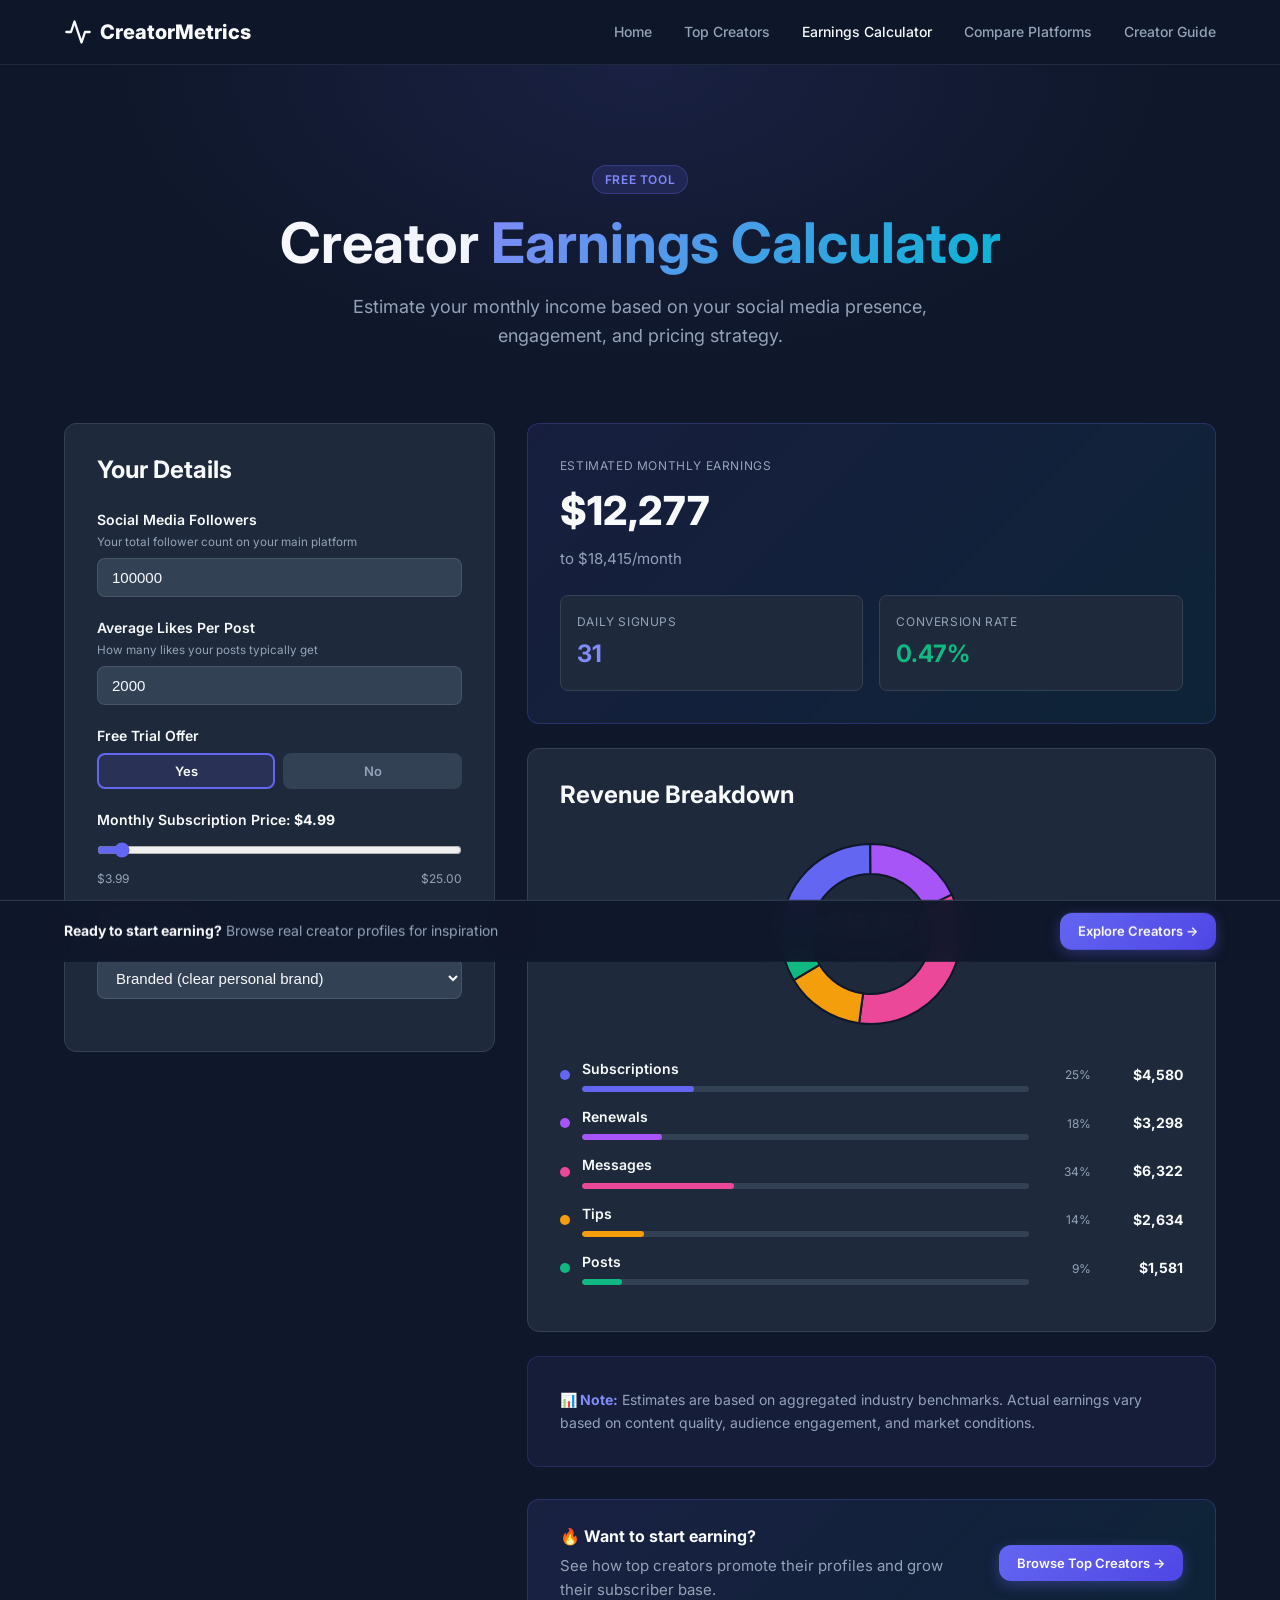
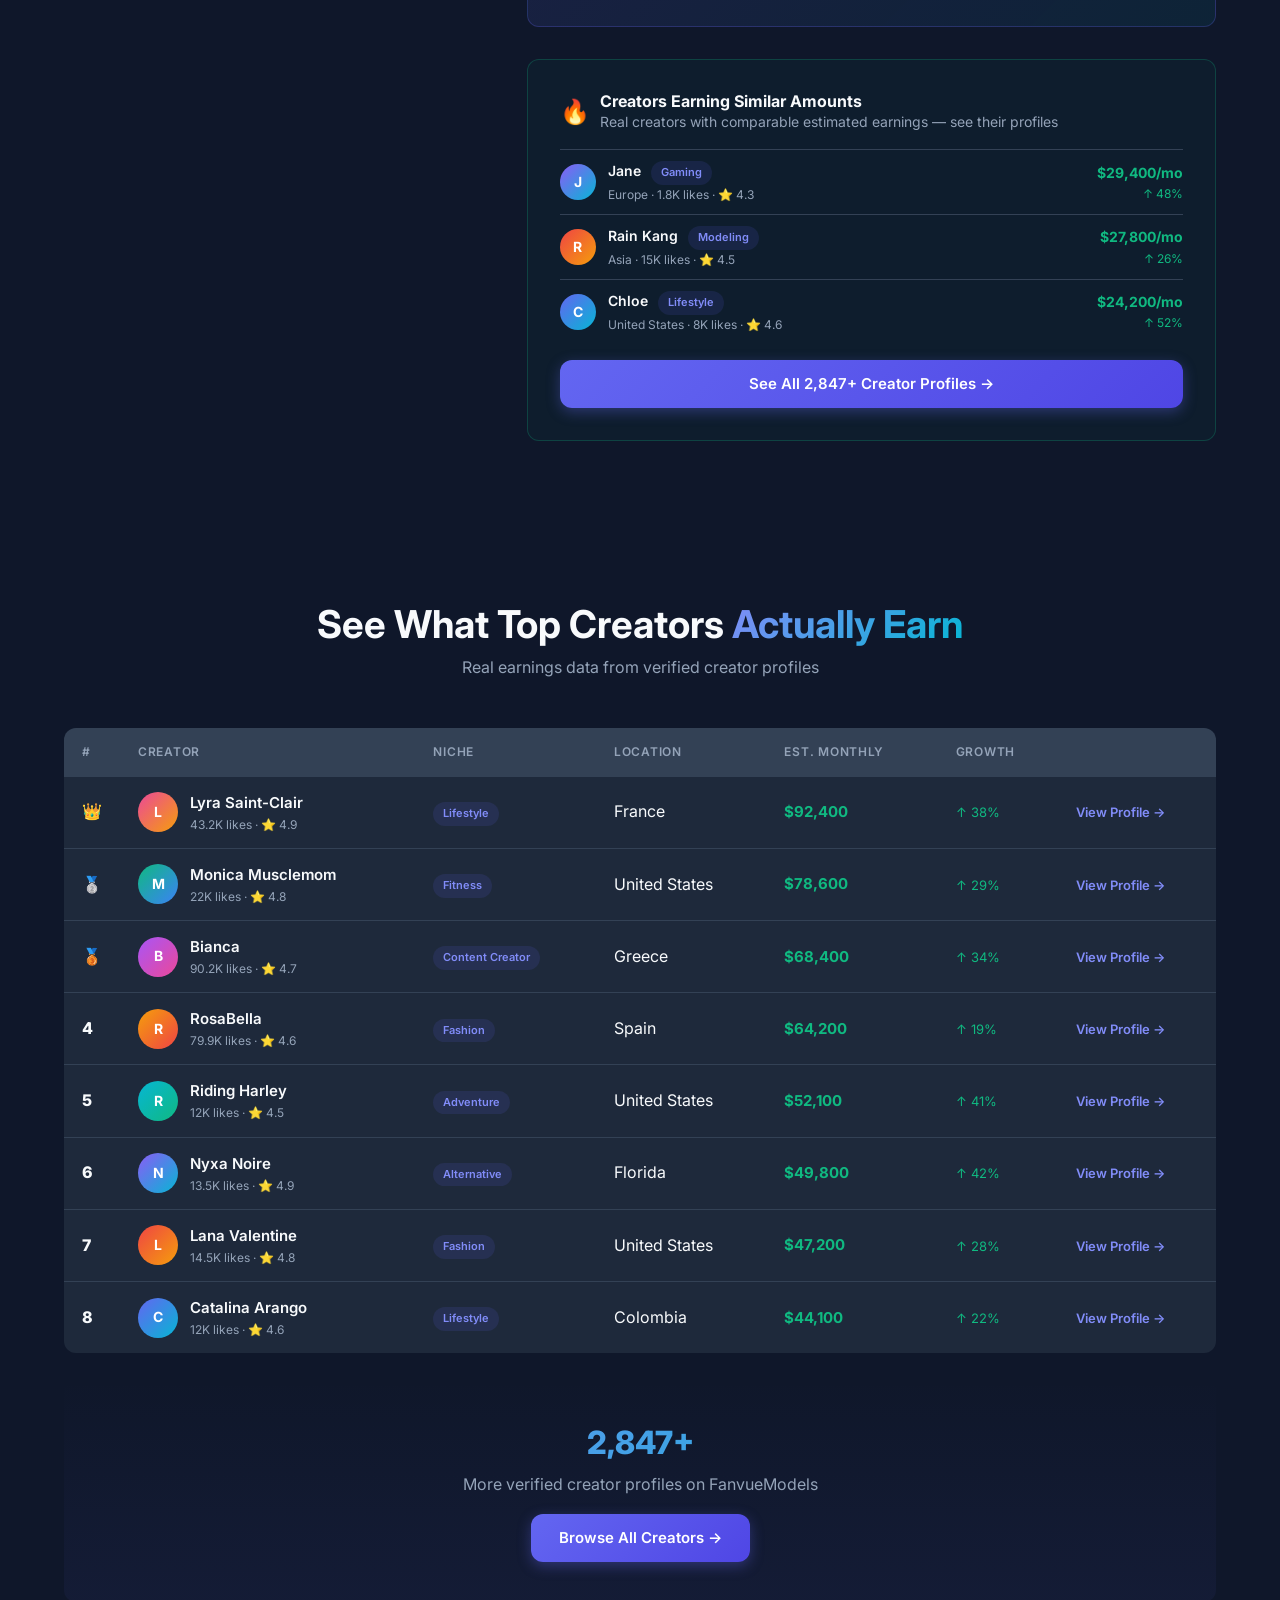
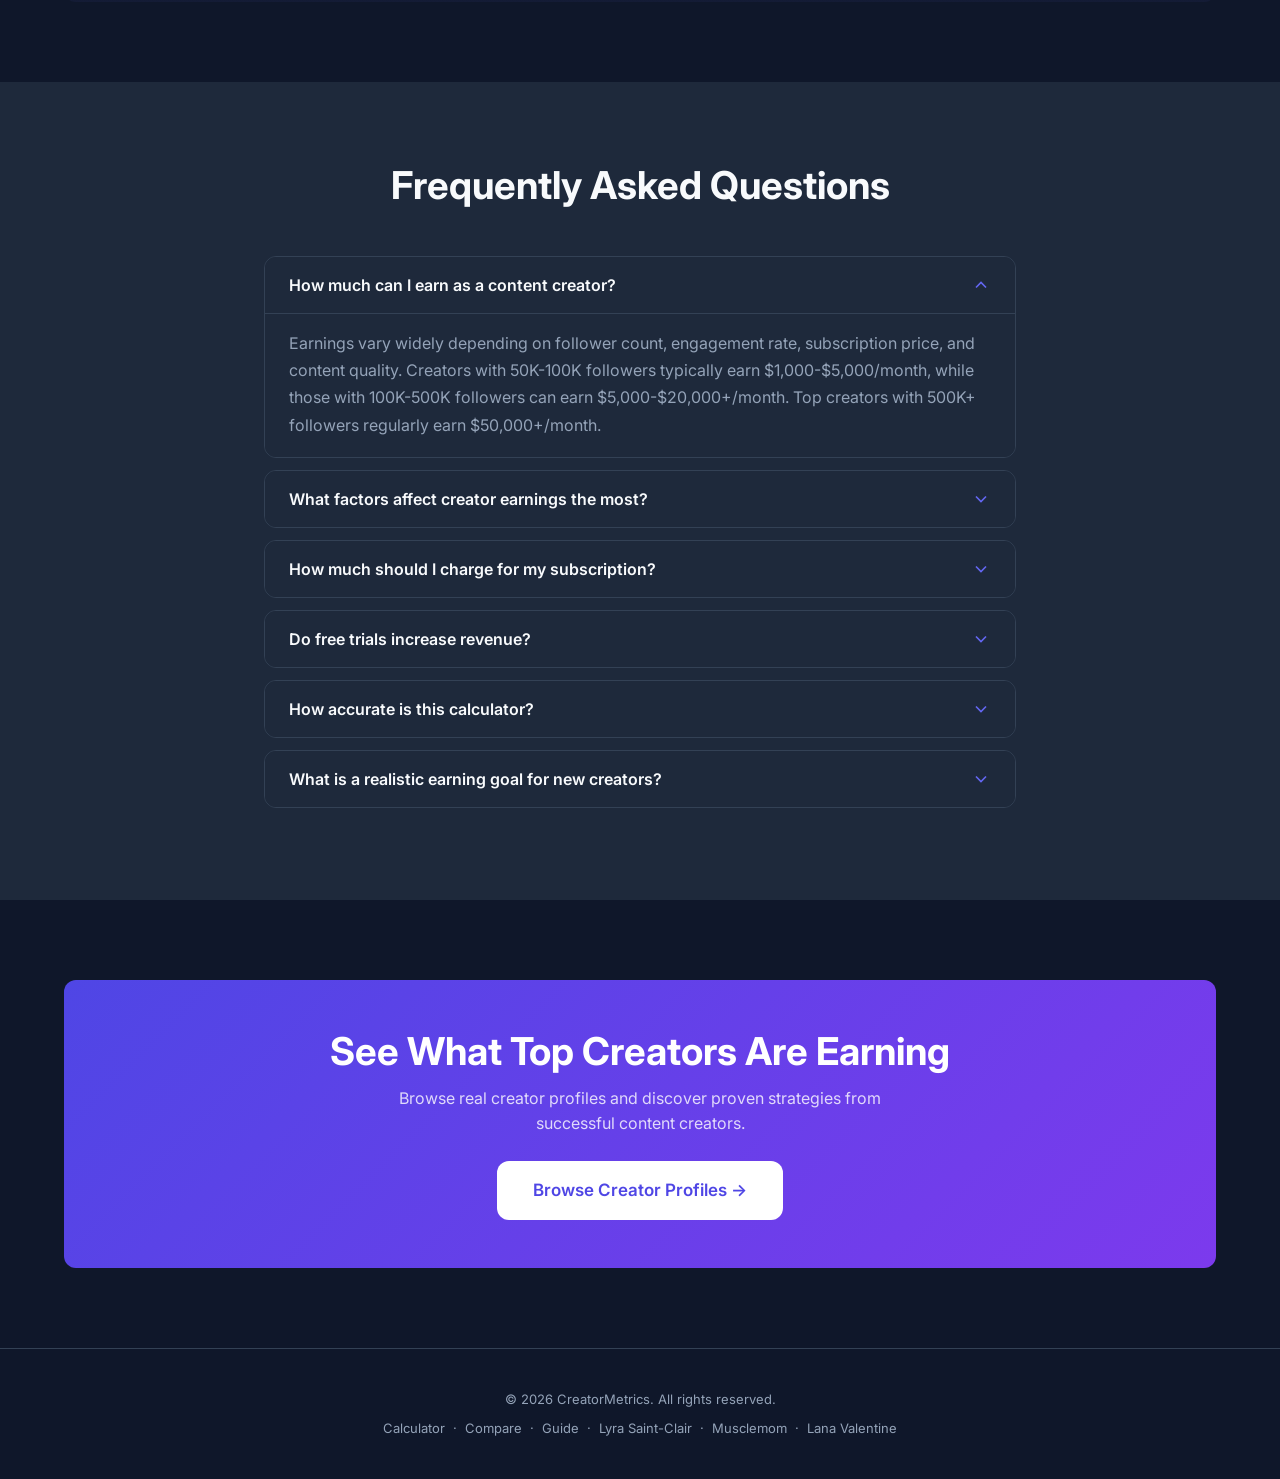
==== commit 18a9dd3d: "Add custom creator profile pages: Lyra Saint-Clair, Musclemom, Lana Valentine - lyra-saint-clair.htm" ====
--- a/calculator.html
+++ b/calculator.html
@@ -306,7 +306,10 @@
     <p class="mt-8">
       <a href="calculator.html">Calculator</a> &nbsp;·&nbsp;
       <a href="compare.html">Compare</a> &nbsp;·&nbsp;
-      <a href="guide.html">Guide</a>
+      <a href="guide.html">Guide</a> &nbsp;·&nbsp;
+      <a href="lyra-saint-clair.html">Lyra Saint-Clair</a> &nbsp;·&nbsp;
+      <a href="musclemom.html">Musclemom</a> &nbsp;·&nbsp;
+      <a href="lana-valentine.html">Lana Valentine</a>
     </p>
   </div>
 </footer>
